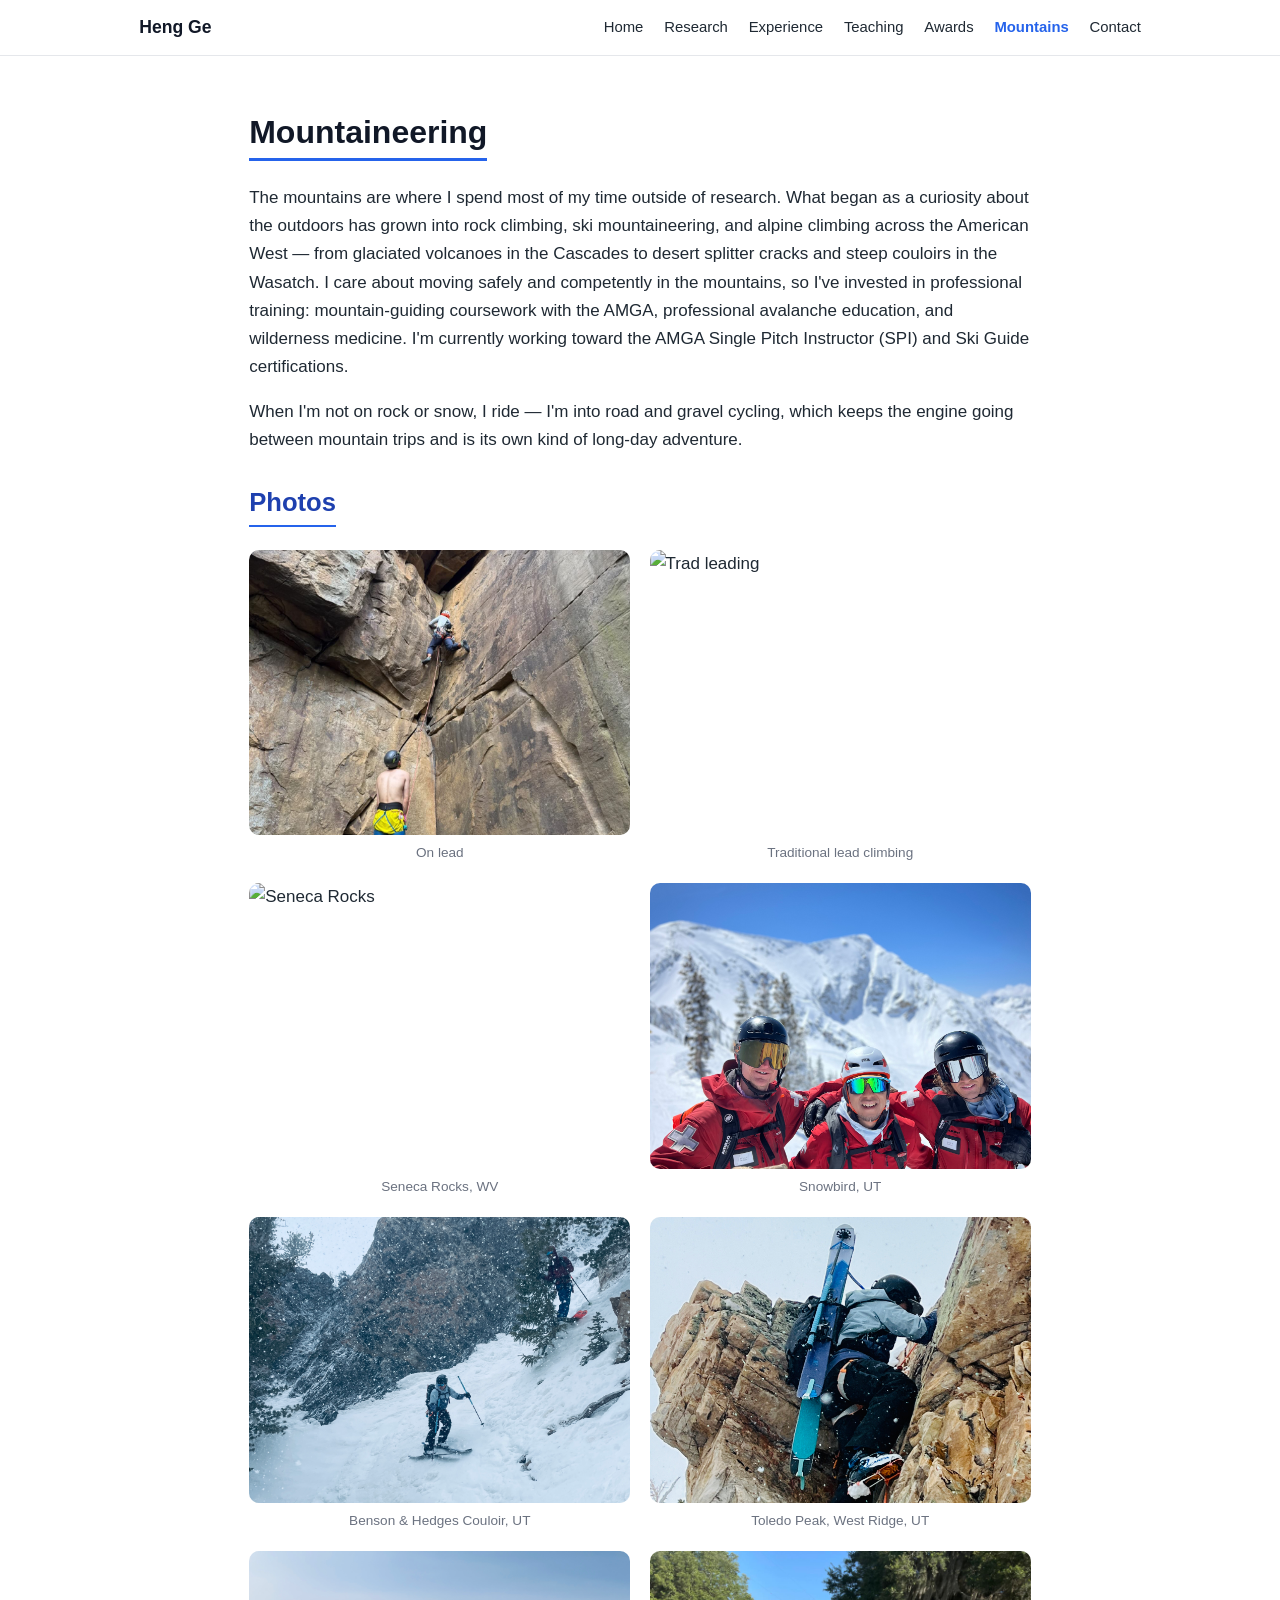
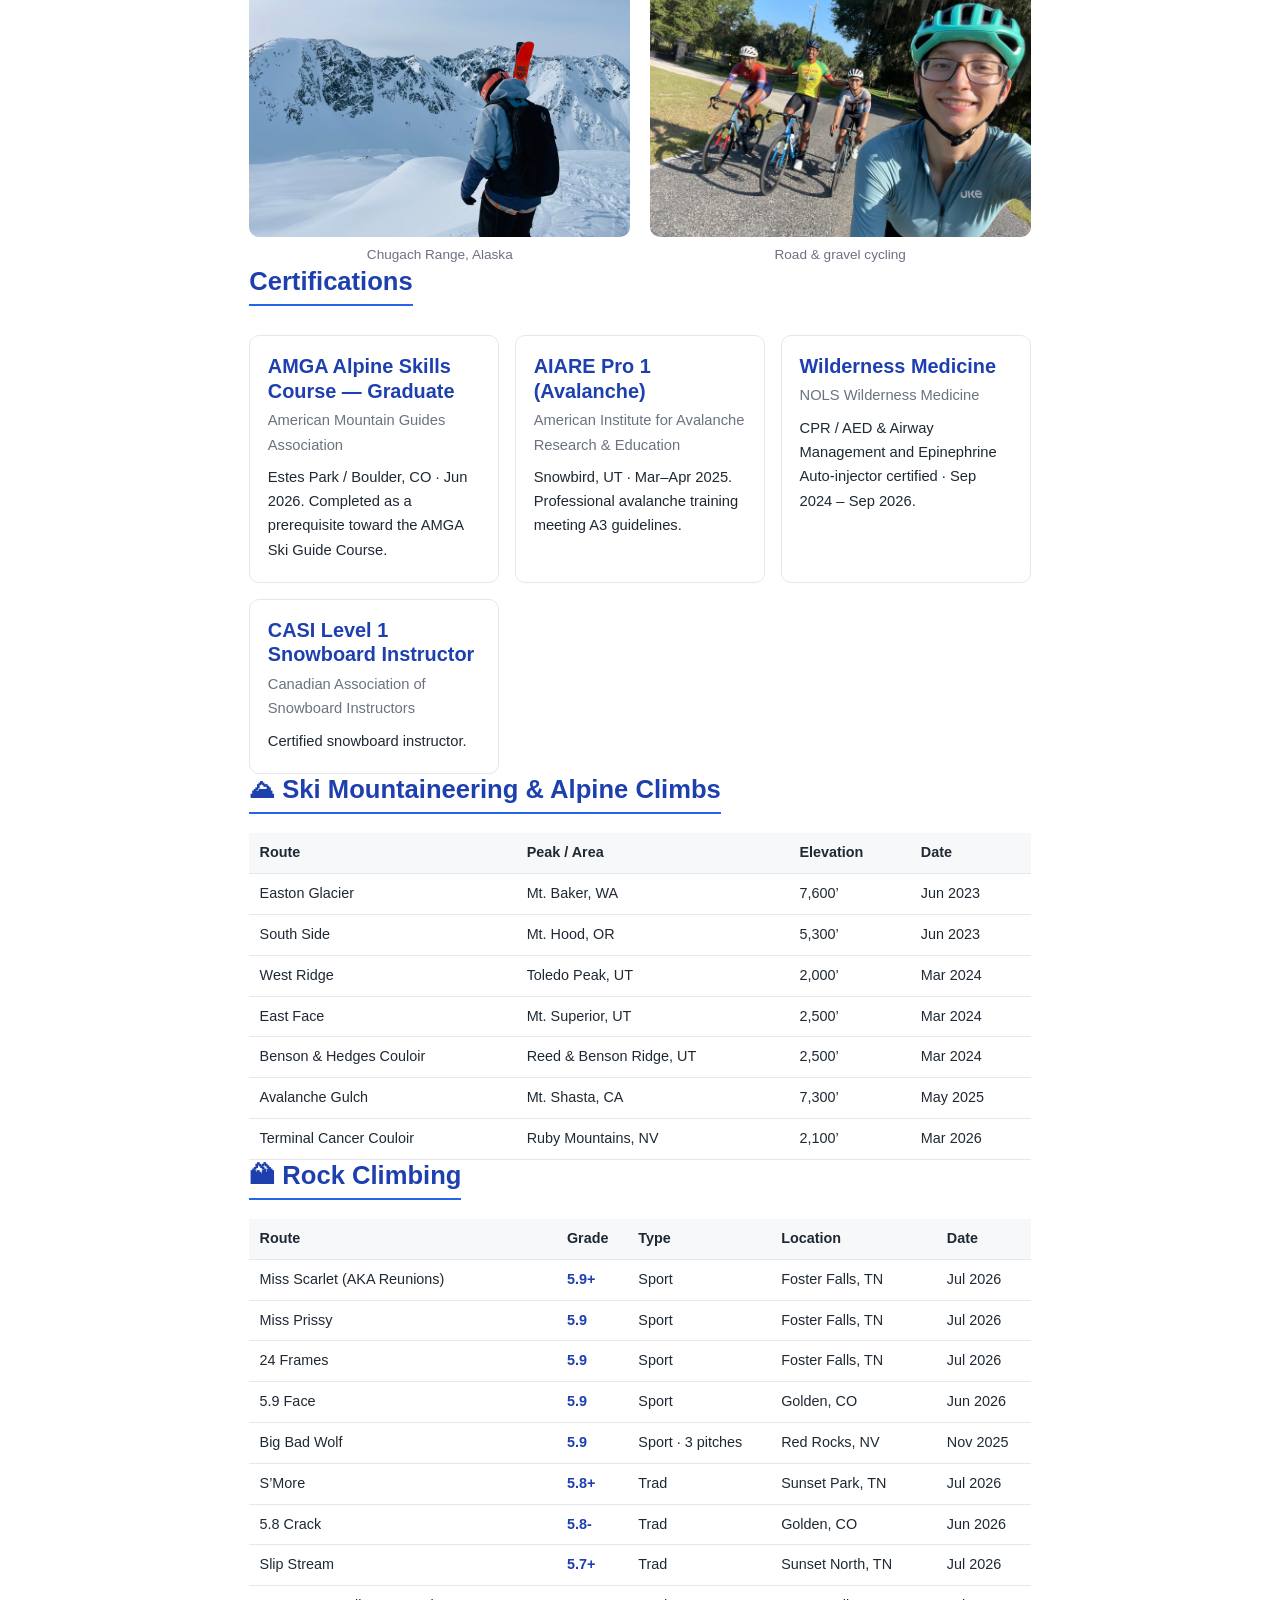
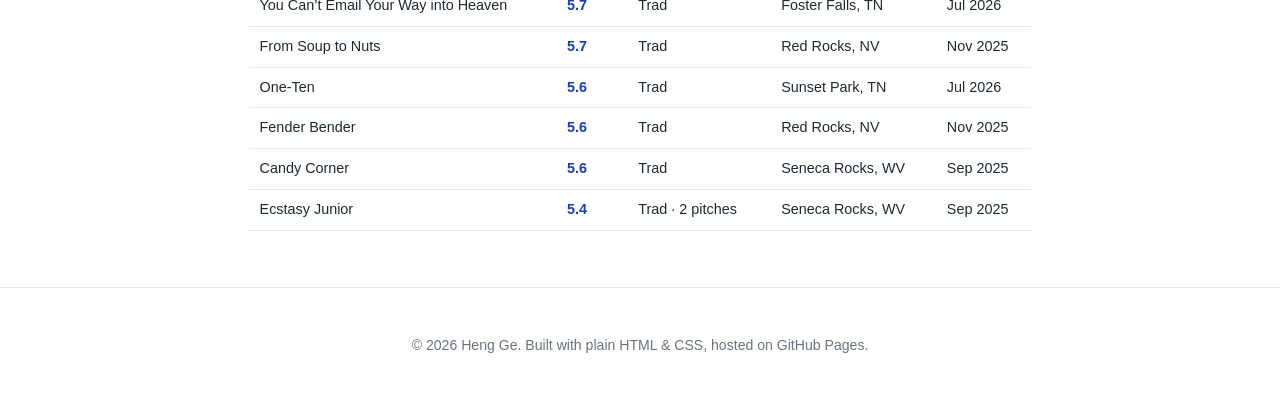
==== mountaineering.html @ 9b7dcb47 "Personal academic website Co-Authored-By: Claude Opus 4.8 <noreply@anthropic.com>" ====
<!DOCTYPE html>
<html lang="en">
<head>
  <meta charset="UTF-8" />
  <meta name="viewport" content="width=device-width, initial-scale=1.0" />
  <title>Mountaineering &middot; Heng Ge</title>
  <link rel="stylesheet" href="style.css" />
</head>
<body>

  <header class="site-header">
    <nav class="nav">
      <a class="nav-logo" href="index.html">Heng Ge</a>
      <button class="nav-toggle" aria-label="Toggle menu">&#9776;</button>
      <ul class="nav-links">
        <li><a href="index.html">Home</a></li>
        <li><a href="research.html">Research</a></li>
        <li><a href="experience.html">Experience</a></li>
        <li><a href="teaching.html">Teaching</a></li>
        <li><a href="awards.html">Awards</a></li>
        <li><a href="mountaineering.html">Mountains</a></li>
        <li><a href="contact.html">Contact</a></li>
      </ul>
    </nav>
  </header>

  <main id="top">
    <section class="section">
      <h1 class="page-title">Mountaineering</h1>

      <!-- ===== Bio ===== -->
      <p>
        The mountains are where I spend most of my time outside of research. What began as a
        curiosity about the outdoors has grown into rock climbing, ski mountaineering, and
        alpine climbing across the American West &mdash; from glaciated volcanoes in the
        Cascades to desert splitter cracks and steep couloirs in the Wasatch. I care about
        moving safely and competently in the mountains, so I've invested in professional
        training: mountain-guiding coursework with the AMGA, professional avalanche
        education, and wilderness medicine. I'm currently working toward the AMGA Single
        Pitch Instructor (SPI) and Ski Guide certifications.
      </p>
      <p>
        When I'm not on rock or snow, I ride &mdash; I'm into road and gravel
        cycling, which keeps the engine going between mountain trips and is its own
        kind of long-day adventure.
      </p>

      <!-- ===== Photos ===== -->
      <h2 class="subhead">Photos</h2>
      <div class="photo-grid">
        <figure class="photo-fig"><img class="photo" src="photos/trad_leading1.jpg" alt="Trad leading" /><figcaption>On lead</figcaption></figure>
        <figure class="photo-fig"><img class="photo" src="photos/trad_leading2.jpg" alt="Trad leading" /><figcaption>Traditional lead climbing</figcaption></figure>
        <figure class="photo-fig"><img class="photo" src="photos/seneca_rock.jpeg" alt="Seneca Rocks" /><figcaption>Seneca Rocks, WV</figcaption></figure>
        <figure class="photo-fig"><img class="photo" src="photos/ski_patrol_at_snowbird.jpeg" alt="Snowbird, Utah" /><figcaption>Snowbird, UT</figcaption></figure>
        <figure class="photo-fig"><img class="photo" src="photos/Benson_hedges_couloir.jpg" alt="Benson and Hedges Couloir" /><figcaption>Benson &amp; Hedges Couloir, UT</figcaption></figure>
        <figure class="photo-fig"><img class="photo" src="photos/Toledo_peak_west_ridge.jpeg" alt="Toledo Peak West Ridge" /><figcaption>Toledo Peak, West Ridge, UT</figcaption></figure>
        <figure class="photo-fig"><img class="photo" src="photos/Alaska_chugach.jpeg" alt="Chugach Range, Alaska" /><figcaption>Chugach Range, Alaska</figcaption></figure>
        <figure class="photo-fig"><img class="photo" src="photos/cycling.jpg" alt="Road and gravel cycling" /><figcaption>Road &amp; gravel cycling</figcaption></figure>
      </div>

      <!-- ===== Certifications ===== -->
      <h2 class="subhead">Certifications</h2>
      <div class="cards">
        <div class="card">
          <h3>AMGA Alpine Skills Course &mdash; Graduate</h3>
          <p>American Mountain Guides Association</p>
          <p class="card-desc">Estes Park / Boulder, CO &middot; Jun 2026. Completed as a prerequisite toward the AMGA Ski Guide Course.</p>
        </div>
        <div class="card">
          <h3>AIARE Pro 1 (Avalanche)</h3>
          <p>American Institute for Avalanche Research &amp; Education</p>
          <p class="card-desc">Snowbird, UT &middot; Mar&ndash;Apr 2025. Professional avalanche training meeting A3 guidelines.</p>
        </div>
        <div class="card">
          <h3>Wilderness Medicine</h3>
          <p>NOLS Wilderness Medicine</p>
          <p class="card-desc">CPR / AED &amp; Airway Management and Epinephrine Auto-injector certified &middot; Sep 2024 &ndash; Sep 2026.</p>
        </div>
        <div class="card">
          <h3>CASI Level 1 Snowboard Instructor</h3>
          <p>Canadian Association of Snowboard Instructors</p>
          <p class="card-desc">Certified snowboard instructor.</p>
        </div>
      </div>

      <!-- ===== Ski mountaineering / alpine ===== -->
      <h2 class="subhead">&#9968; Ski Mountaineering &amp; Alpine Climbs</h2>
      <div class="table-wrap">
        <table class="table">
          <thead>
            <tr><th>Route</th><th>Peak / Area</th><th>Elevation</th><th>Date</th></tr>
          </thead>
          <tbody>
            <tr><td>Easton Glacier</td><td>Mt. Baker, WA</td><td>7,600&rsquo;</td><td>Jun 2023</td></tr>
            <tr><td>South Side</td><td>Mt. Hood, OR</td><td>5,300&rsquo;</td><td>Jun 2023</td></tr>
            <tr><td>West Ridge</td><td>Toledo Peak, UT</td><td>2,000&rsquo;</td><td>Mar 2024</td></tr>
            <tr><td>East Face</td><td>Mt. Superior, UT</td><td>2,500&rsquo;</td><td>Mar 2024</td></tr>
            <tr><td>Benson &amp; Hedges Couloir</td><td>Reed &amp; Benson Ridge, UT</td><td>2,500&rsquo;</td><td>Mar 2024</td></tr>
            <tr><td>Avalanche Gulch</td><td>Mt. Shasta, CA</td><td>7,300&rsquo;</td><td>May 2025</td></tr>
            <tr><td>Terminal Cancer Couloir</td><td>Ruby Mountains, NV</td><td>2,100&rsquo;</td><td>Mar 2026</td></tr>
          </tbody>
        </table>
      </div>

      <!-- ===== Rock climbing ===== -->
      <h2 class="subhead">&#127956; Rock Climbing</h2>
      <div class="table-wrap">
        <table class="table">
          <thead>
            <tr><th>Route</th><th>Grade</th><th>Type</th><th>Location</th><th>Date</th></tr>
          </thead>
          <tbody>
            <tr><td>Miss Scarlet (AKA Reunions)</td><td class="grade">5.9+</td><td>Sport</td><td>Foster Falls, TN</td><td>Jul 2026</td></tr>
            <tr><td>Miss Prissy</td><td class="grade">5.9</td><td>Sport</td><td>Foster Falls, TN</td><td>Jul 2026</td></tr>
            <tr><td>24 Frames</td><td class="grade">5.9</td><td>Sport</td><td>Foster Falls, TN</td><td>Jul 2026</td></tr>
            <tr><td>5.9 Face</td><td class="grade">5.9</td><td>Sport</td><td>Golden, CO</td><td>Jun 2026</td></tr>
            <tr><td>Big Bad Wolf</td><td class="grade">5.9</td><td>Sport &middot; 3 pitches</td><td>Red Rocks, NV</td><td>Nov 2025</td></tr>
            <tr><td>S&rsquo;More</td><td class="grade">5.8+</td><td>Trad</td><td>Sunset Park, TN</td><td>Jul 2026</td></tr>
            <tr><td>5.8 Crack</td><td class="grade">5.8-</td><td>Trad</td><td>Golden, CO</td><td>Jun 2026</td></tr>
            <tr><td>Slip Stream</td><td class="grade">5.7+</td><td>Trad</td><td>Sunset North, TN</td><td>Jul 2026</td></tr>
            <tr><td>You Can&rsquo;t Email Your Way into Heaven</td><td class="grade">5.7</td><td>Trad</td><td>Foster Falls, TN</td><td>Jul 2026</td></tr>
            <tr><td>From Soup to Nuts</td><td class="grade">5.7</td><td>Trad</td><td>Red Rocks, NV</td><td>Nov 2025</td></tr>
            <tr><td>One-Ten</td><td class="grade">5.6</td><td>Trad</td><td>Sunset Park, TN</td><td>Jul 2026</td></tr>
            <tr><td>Fender Bender</td><td class="grade">5.6</td><td>Trad</td><td>Red Rocks, NV</td><td>Nov 2025</td></tr>
            <tr><td>Candy Corner</td><td class="grade">5.6</td><td>Trad</td><td>Seneca Rocks, WV</td><td>Sep 2025</td></tr>
            <tr><td>Ecstasy Junior</td><td class="grade">5.4</td><td>Trad &middot; 2 pitches</td><td>Seneca Rocks, WV</td><td>Sep 2025</td></tr>
          </tbody>
        </table>
      </div>
    </section>
  </main>

  <footer class="site-footer">
    <p>&copy; <span id="year"></span> Heng Ge. Built with plain HTML &amp; CSS, hosted on GitHub Pages.</p>
  </footer>

  <script src="site.js"></script>
</body>
</html>
---- style.css ----
/* ===========================================================
   Personal website styles
   You can tweak the two colors below to re-theme the whole site.
   =========================================================== */
:root {
  --accent: #2563eb;        /* EDIT: main accent color (links, headings) */
  --accent-dark: #1e40af;
  --text: #1f2933;
  --muted: #6b7280;
  --bg: #ffffff;
  --bg-alt: #f7f8fa;
  --border: #e5e7eb;
  --maxw: 820px;
}

* { box-sizing: border-box; }

html { scroll-behavior: smooth; }

body {
  margin: 0;
  font-family: -apple-system, BlinkMacSystemFont, "Segoe UI", Roboto,
    Helvetica, Arial, sans-serif;
  color: var(--text);
  background: var(--bg);
  line-height: 1.65;
  font-size: 17px;
}

a { color: var(--accent); text-decoration: none; }
a:hover { text-decoration: underline; }

h1, h2, h3 { line-height: 1.25; color: #111827; }

/* ---------------- Nav ---------------- */
.site-header {
  position: sticky;
  top: 0;
  background: rgba(255, 255, 255, 0.9);
  backdrop-filter: saturate(180%) blur(8px);
  border-bottom: 1px solid var(--border);
  z-index: 100;
}
.nav {
  max-width: 1040px;
  margin: 0 auto;
  padding: 0.8rem 1.2rem;
  display: flex;
  align-items: center;
  justify-content: space-between;
  gap: 1rem;
}
.nav-logo { font-weight: 700; font-size: 1.1rem; color: #111827; }
.nav-links {
  display: flex;
  gap: 1.3rem;
  list-style: none;
  margin: 0;
  padding: 0;
}
.nav-links a { color: var(--text); font-size: 0.93rem; }
.nav-links a:hover { color: var(--accent); text-decoration: none; }
.nav-links a.active { color: var(--accent); font-weight: 600; }
.nav-toggle {
  display: none;
  background: none;
  border: none;
  font-size: 1.4rem;
  cursor: pointer;
}

/* ---------------- Sections ---------------- */
.section {
  max-width: var(--maxw);
  margin: 0 auto;
  padding: 3.5rem 1.2rem;
}
.section.alt {
  max-width: 100%;
  background: var(--bg-alt);
  border-top: 1px solid var(--border);
  border-bottom: 1px solid var(--border);
}
.section.alt > * { max-width: var(--maxw); margin-left: auto; margin-right: auto; }
.section h2 {
  font-size: 1.6rem;
  margin: 0 0 0.4rem;
  padding-bottom: 0.4rem;
  border-bottom: 2px solid var(--accent);
  display: inline-block;
}
.section-intro { color: var(--muted); margin-top: 0.3rem; }

/* ---------------- Hero ---------------- */
.hero {
  display: flex;
  gap: 2rem;
  align-items: center;
  padding-top: 3rem;
}
.hero-photo img {
  width: 170px;
  height: 170px;
  border-radius: 50%;
  object-fit: cover;
  border: 3px solid var(--border);
}
.hero-text h1 { font-size: 2.1rem; margin: 0 0 0.2rem; }
.tagline { color: var(--accent-dark); font-weight: 600; margin: 0 0 0.8rem; }
.hero-links {
  margin-top: 1rem;
  display: flex;
  flex-wrap: wrap;
  gap: 0.6rem;
}
.hero-links a {
  border: 1px solid var(--border);
  padding: 0.35rem 0.8rem;
  border-radius: 6px;
  font-size: 0.9rem;
}
.hero-links a:hover { background: var(--accent); color: #fff; text-decoration: none; }

/* ---------------- Publications ---------------- */
.pub-list { list-style: none; padding: 0; margin: 1.4rem 0 0; }
.pub-list li {
  padding: 0.9rem 0;
  border-bottom: 1px solid var(--border);
}
.pub-list li span { display: block; }
.pub-title { font-weight: 600; }
.pub-authors { font-size: 0.95rem; }
.pub-venue { color: var(--muted); font-size: 0.92rem; }
.pub-links { font-size: 0.88rem; margin-top: 0.2rem; }

/* ---------------- Cards (teaching) ---------------- */
.cards {
  display: grid;
  grid-template-columns: repeat(auto-fit, minmax(230px, 1fr));
  gap: 1rem;
  margin-top: 1.4rem;
}
.card {
  display: block;
  border: 1px solid var(--border);
  border-radius: 10px;
  padding: 1.1rem;
  background: #fff;
  color: var(--text);
  transition: transform 0.12s ease, box-shadow 0.12s ease;
}
.card:hover {
  transform: translateY(-2px);
  box-shadow: 0 6px 18px rgba(0, 0, 0, 0.07);
  text-decoration: none;
}
.card h3 { margin: 0 0 0.3rem; color: var(--accent-dark); }
.card p { margin: 0.15rem 0; font-size: 0.92rem; color: var(--muted); }
.card-desc { color: var(--text) !important; margin-top: 0.5rem !important; }

/* ---------------- Adventures ---------------- */
.adventure-grid {
  display: grid;
  grid-template-columns: repeat(auto-fit, minmax(260px, 1fr));
  gap: 1.8rem;
  margin-top: 1.4rem;
}
.adventure h3 { font-size: 1.2rem; margin: 0 0 0.5rem; }
.adventure ul { margin: 0; padding-left: 1.1rem; }
.adventure li { margin: 0.35rem 0; }

/* ---------------- Timeline (education) ---------------- */
.timeline { list-style: none; padding: 0; margin: 1.4rem 0 0; }
.timeline li {
  padding: 0 0 1.1rem 1.1rem;
  border-left: 2px solid var(--border);
  position: relative;
}
.timeline li:last-child { padding-bottom: 0; }
.timeline li::before {
  content: "";
  position: absolute;
  left: -7px;
  top: 4px;
  width: 12px;
  height: 12px;
  border-radius: 50%;
  background: var(--accent);
}
.timeline li span { display: block; }
.tl-title { font-weight: 600; }
.tl-org { font-size: 0.95rem; }
.tl-meta { color: var(--muted); font-size: 0.9rem; }

/* ---------------- Two column ---------------- */
.two-col {
  display: grid;
  grid-template-columns: repeat(auto-fit, minmax(260px, 1fr));
  gap: 1.5rem 2.5rem;
  margin-top: 1.2rem;
}
.two-col h3 { font-size: 1.1rem; margin: 0 0 0.5rem; }
.plain { list-style: none; padding: 0; margin: 0; }
.plain li { padding: 0.3rem 0; border-bottom: 1px solid var(--border); font-size: 0.95rem; }
.plain li:last-child { border-bottom: none; }

/* Sub-heading inside a section */
h3.sub {
  font-size: 1.15rem;
  margin: 1.8rem 0 0.2rem;
  color: var(--accent-dark);
}

/* ---------------- Footer ---------------- */
.site-footer {
  border-top: 1px solid var(--border);
  text-align: center;
  padding: 2rem 1.2rem;
  color: var(--muted);
  font-size: 0.88rem;
}

/* ---------------- Page title (subpages) ---------------- */
.page-title {
  font-size: 2rem;
  margin: 0 0 0.4rem;
  padding-bottom: 0.4rem;
  border-bottom: 3px solid var(--accent);
  display: inline-block;
}
.page-lead { color: var(--muted); margin: 0.2rem 0 1.6rem; font-size: 1.02rem; }
.subhead {
  font-size: 1.25rem;
  margin: 2.2rem 0 0.6rem;
  color: var(--accent-dark);
}
.subhead:first-of-type { margin-top: 1rem; }
.note { color: var(--muted); font-size: 0.9rem; margin-top: 0.4rem; }

/* ---------------- Data tables ---------------- */
.table-wrap { overflow-x: auto; margin-top: 0.8rem; }
.table {
  width: 100%;
  border-collapse: collapse;
  font-size: 0.9rem;
  min-width: 560px;
}
.table th, .table td {
  text-align: left;
  padding: 0.5rem 0.65rem;
  border-bottom: 1px solid var(--border);
  vertical-align: top;
}
.table th {
  background: var(--bg-alt);
  font-weight: 600;
  white-space: nowrap;
}
.table tbody tr:hover td { background: #fafbfc; }
.table td.grade { font-weight: 600; color: var(--accent-dark); white-space: nowrap; }

/* ---------------- Definition list (skills / details) ---------------- */
.deflist { margin: 1rem 0 0; }
.deflist dt { font-weight: 600; color: var(--accent-dark); margin-top: 1rem; }
.deflist dd { margin: 0.2rem 0 0; }

/* Courses line under an education entry */
.courses { font-size: 0.92rem; margin: 0.4rem 0 0; }
.courses strong { color: var(--text); }

/* ---------------- Experience ---------------- */
.exp-item { padding: 1.1rem 0; border-bottom: 1px solid var(--border); }
.exp-item:last-child { border-bottom: none; }
.exp-head { display: flex; justify-content: space-between; flex-wrap: wrap; gap: 0.2rem; }
.exp-title { font-weight: 600; font-size: 1.05rem; }
.exp-date { color: var(--muted); font-size: 0.9rem; }
.exp-role { color: var(--accent-dark); font-weight: 600; font-size: 0.95rem; margin: 0.1rem 0 0.5rem; }
.exp-item ul { margin: 0.4rem 0 0; padding-left: 1.1rem; }
.exp-item li { margin: 0.3rem 0; }

/* ---------------- Course page ---------------- */
.course-meta {
  background: var(--bg-alt);
  border: 1px solid var(--border);
  border-radius: 10px;
  padding: 1rem 1.3rem;
  margin: 1rem 0 0.5rem;
}
.course-meta p { margin: 0.5rem 0; }

/* ---------------- Photo placeholders ---------------- */
.photo-grid {
  display: grid;
  grid-template-columns: repeat(auto-fill, minmax(320px, 1fr));
  gap: 1.2rem;
  margin-top: 1rem;
}
.photo-ph {
  aspect-ratio: 4 / 3;
  border: 2px dashed var(--border);
  border-radius: 10px;
  display: flex;
  align-items: center;
  justify-content: center;
  text-align: center;
  color: var(--muted);
  font-size: 0.88rem;
  background: var(--bg-alt);
  padding: 0.8rem;
}
.photo {
  width: 100%;
  aspect-ratio: 4 / 3;
  object-fit: cover;
  border-radius: 10px;
  display: block;
}
figure.photo-fig { margin: 0; }
figure.photo-fig figcaption {
  text-align: center;
  color: var(--muted);
  font-size: 0.85rem;
  margin-top: 0.4rem;
}
.cats-grid {
  display: grid;
  grid-template-columns: repeat(2, minmax(0, 170px));
  gap: 1rem;
  margin-top: 1rem;
}

/* ---------------- Social icon links ---------------- */
.social {
  display: flex;
  gap: 0.9rem;
  align-items: center;
  margin-top: 1.1rem;
}
.social a {
  color: var(--muted);
  display: inline-flex;
}
.social a:hover { color: var(--accent); }
.social svg {
  width: 22px;
  height: 22px;
  fill: currentColor;
  display: block;
}

/* ---------------- Home explore cards ---------------- */
.explore {
  display: grid;
  grid-template-columns: repeat(auto-fit, minmax(200px, 1fr));
  gap: 1rem;
  margin-top: 1rem;
}

/* ---------------- Mobile ---------------- */
@media (max-width: 640px) {
  .nav-toggle { display: block; }
  .nav-links {
    display: none;
    position: absolute;
    top: 100%;
    right: 0;
    left: 0;
    flex-direction: column;
    gap: 0;
    background: #fff;
    border-bottom: 1px solid var(--border);
    padding: 0.5rem 1.2rem 1rem;
  }
  .nav-links.open { display: flex; }
  .nav-links li { padding: 0.4rem 0; }
  .hero { flex-direction: column; text-align: center; }
  .hero-links { justify-content: center; }
}
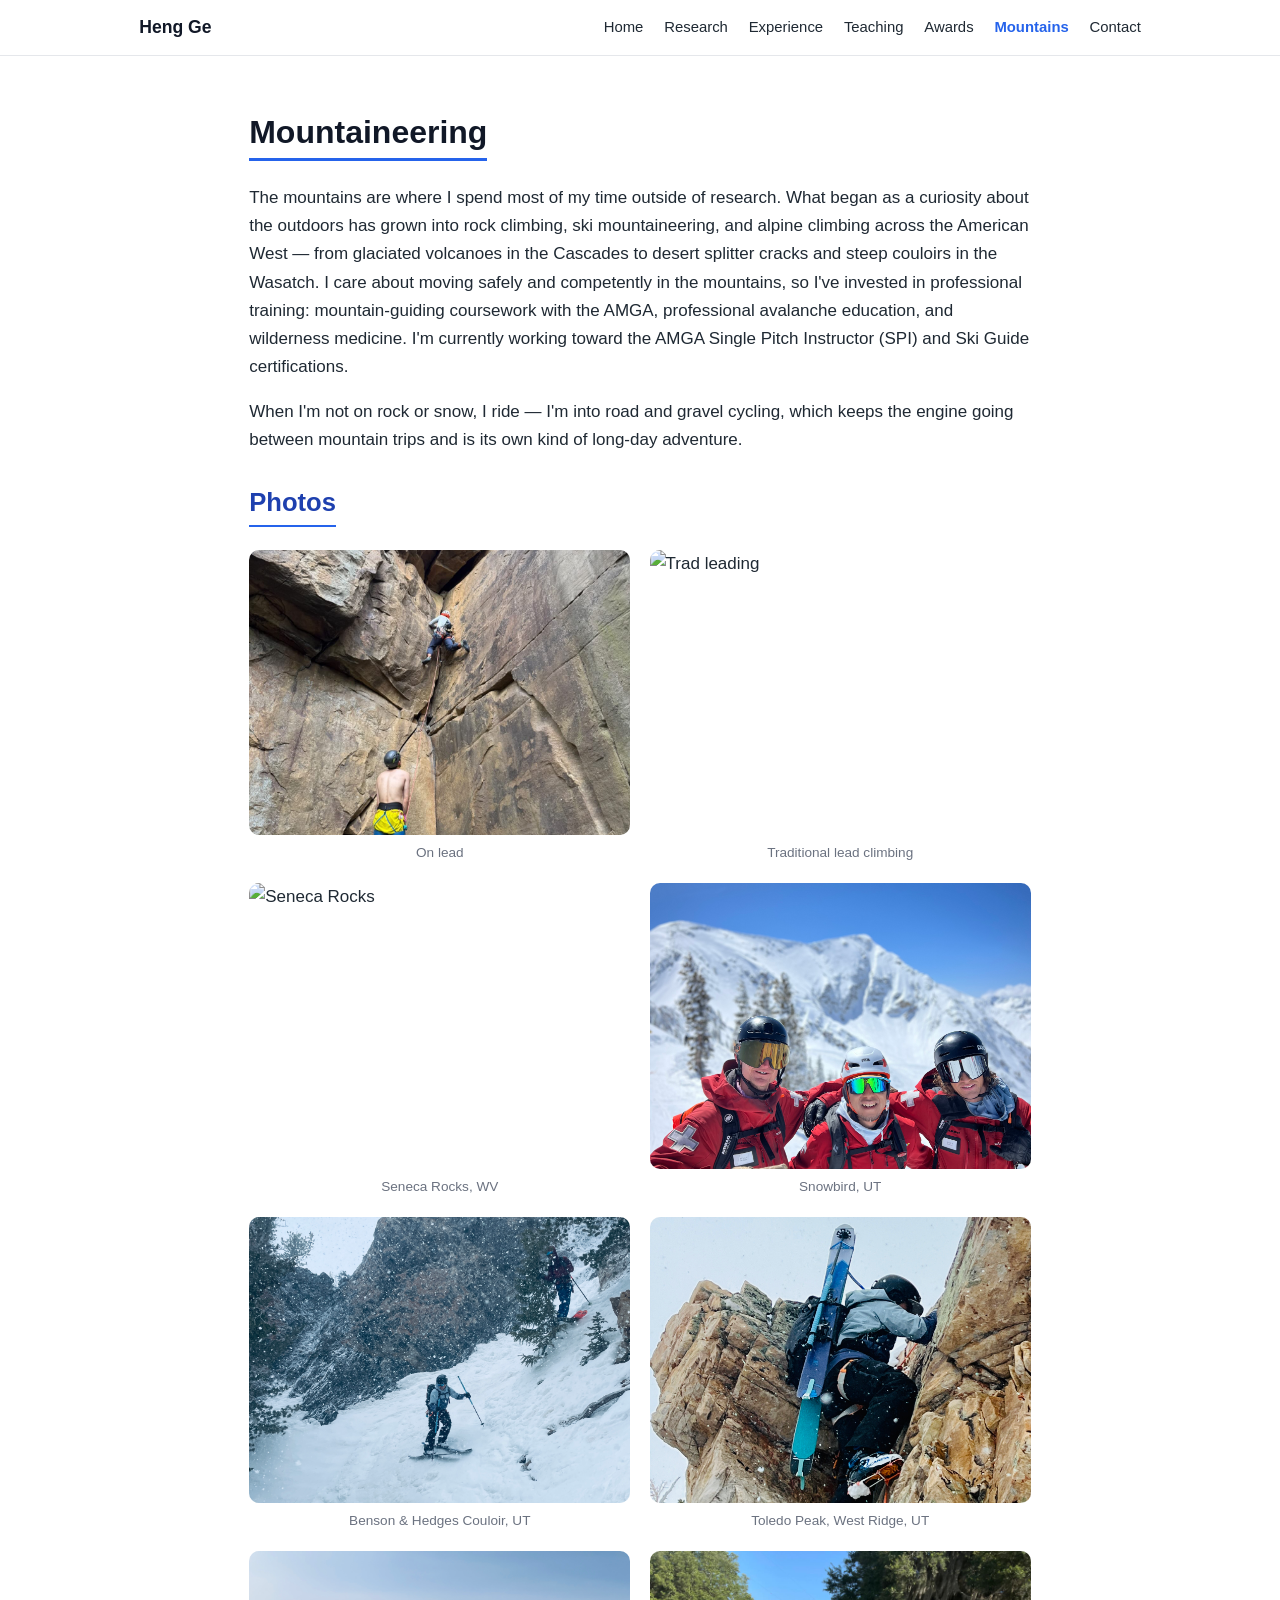
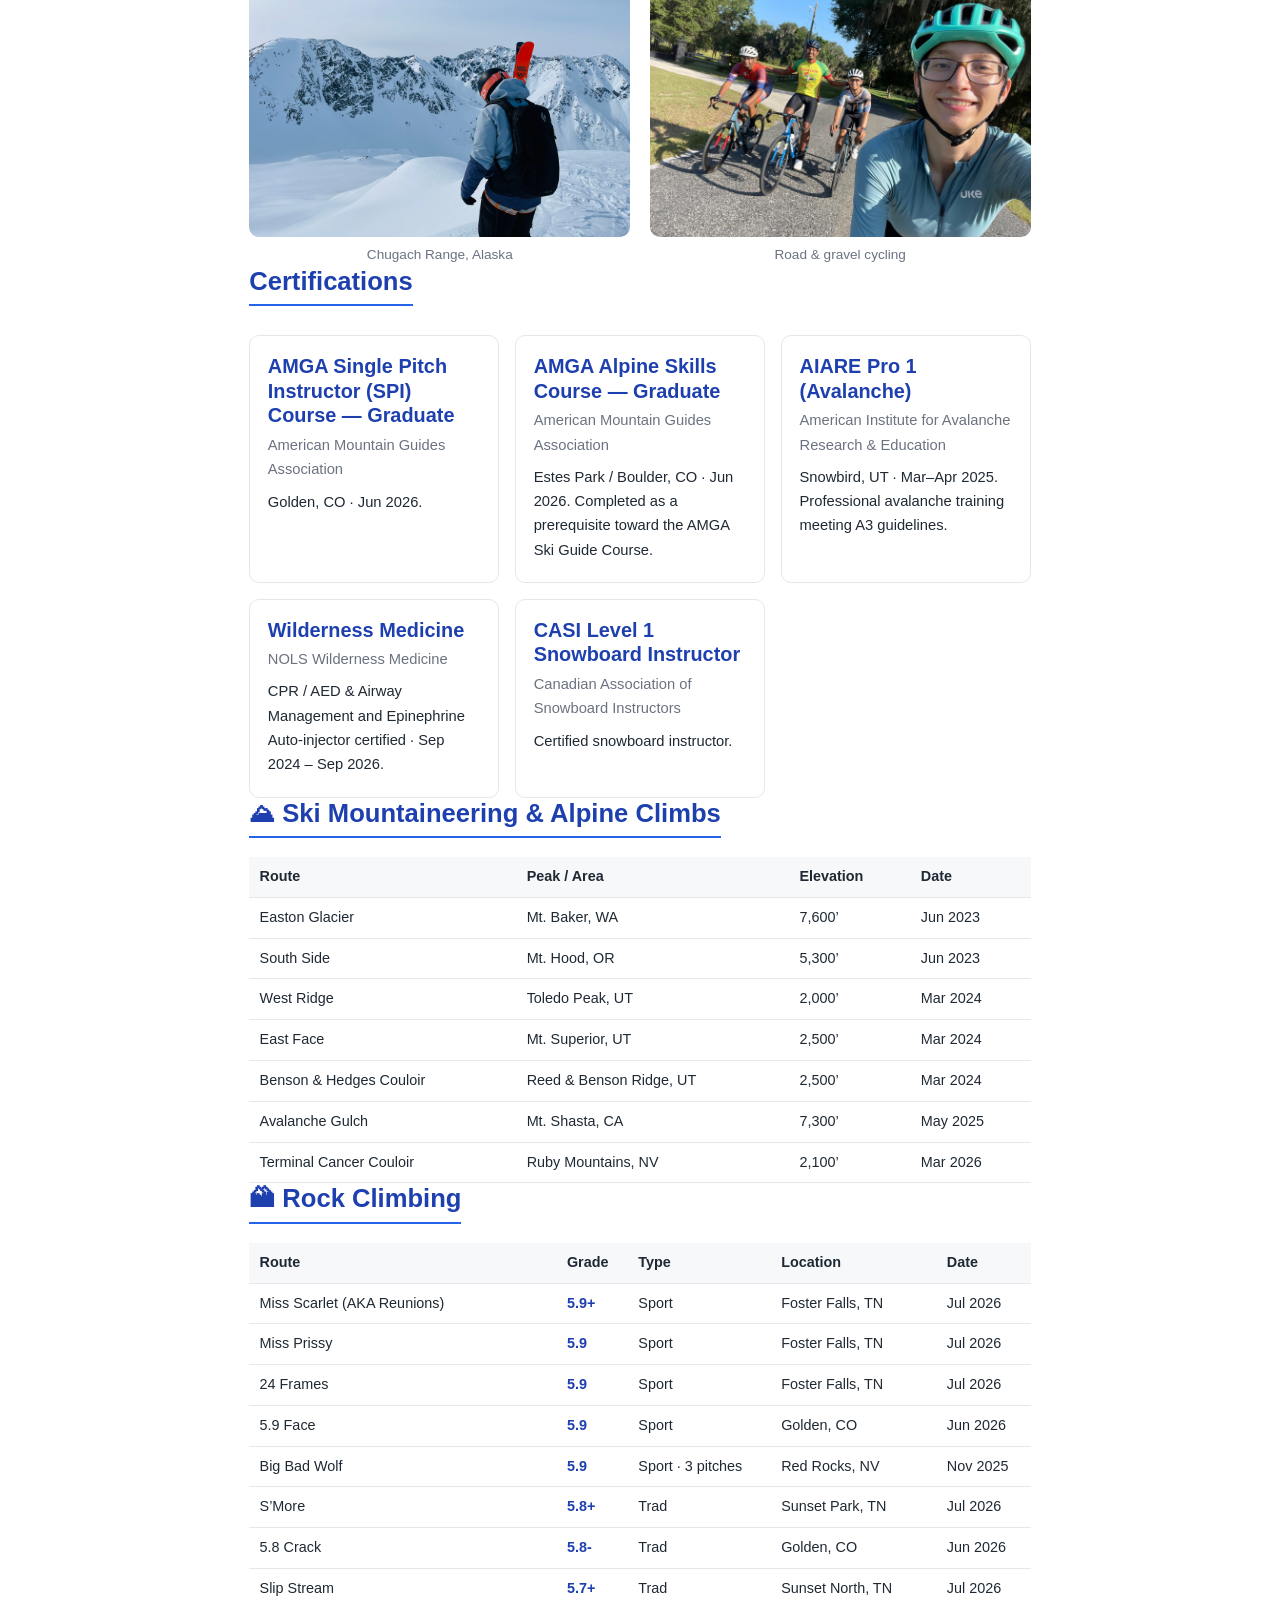
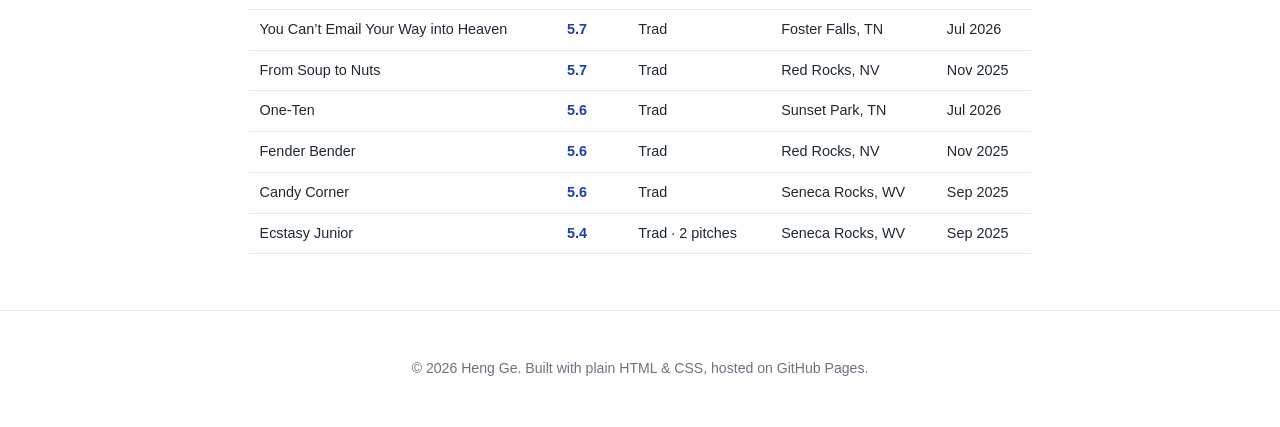
==== commit 4a5c7b95: "Add AMGA SPI certification; bold author name in publications Co-Authored-By: Claude Opus 4.8 <norepl" ====
--- a/mountaineering.html
+++ b/mountaineering.html
@@ -61,6 +61,11 @@
       <!-- ===== Certifications ===== -->
       <h2 class="subhead">Certifications</h2>
       <div class="cards">
+        <div class="card">
+          <h3>AMGA Single Pitch Instructor (SPI) Course &mdash; Graduate</h3>
+          <p>American Mountain Guides Association</p>
+          <p class="card-desc">Golden, CO &middot; Jun 2026.</p>
+        </div>
         <div class="card">
           <h3>AMGA Alpine Skills Course &mdash; Graduate</h3>
           <p>American Mountain Guides Association</p>
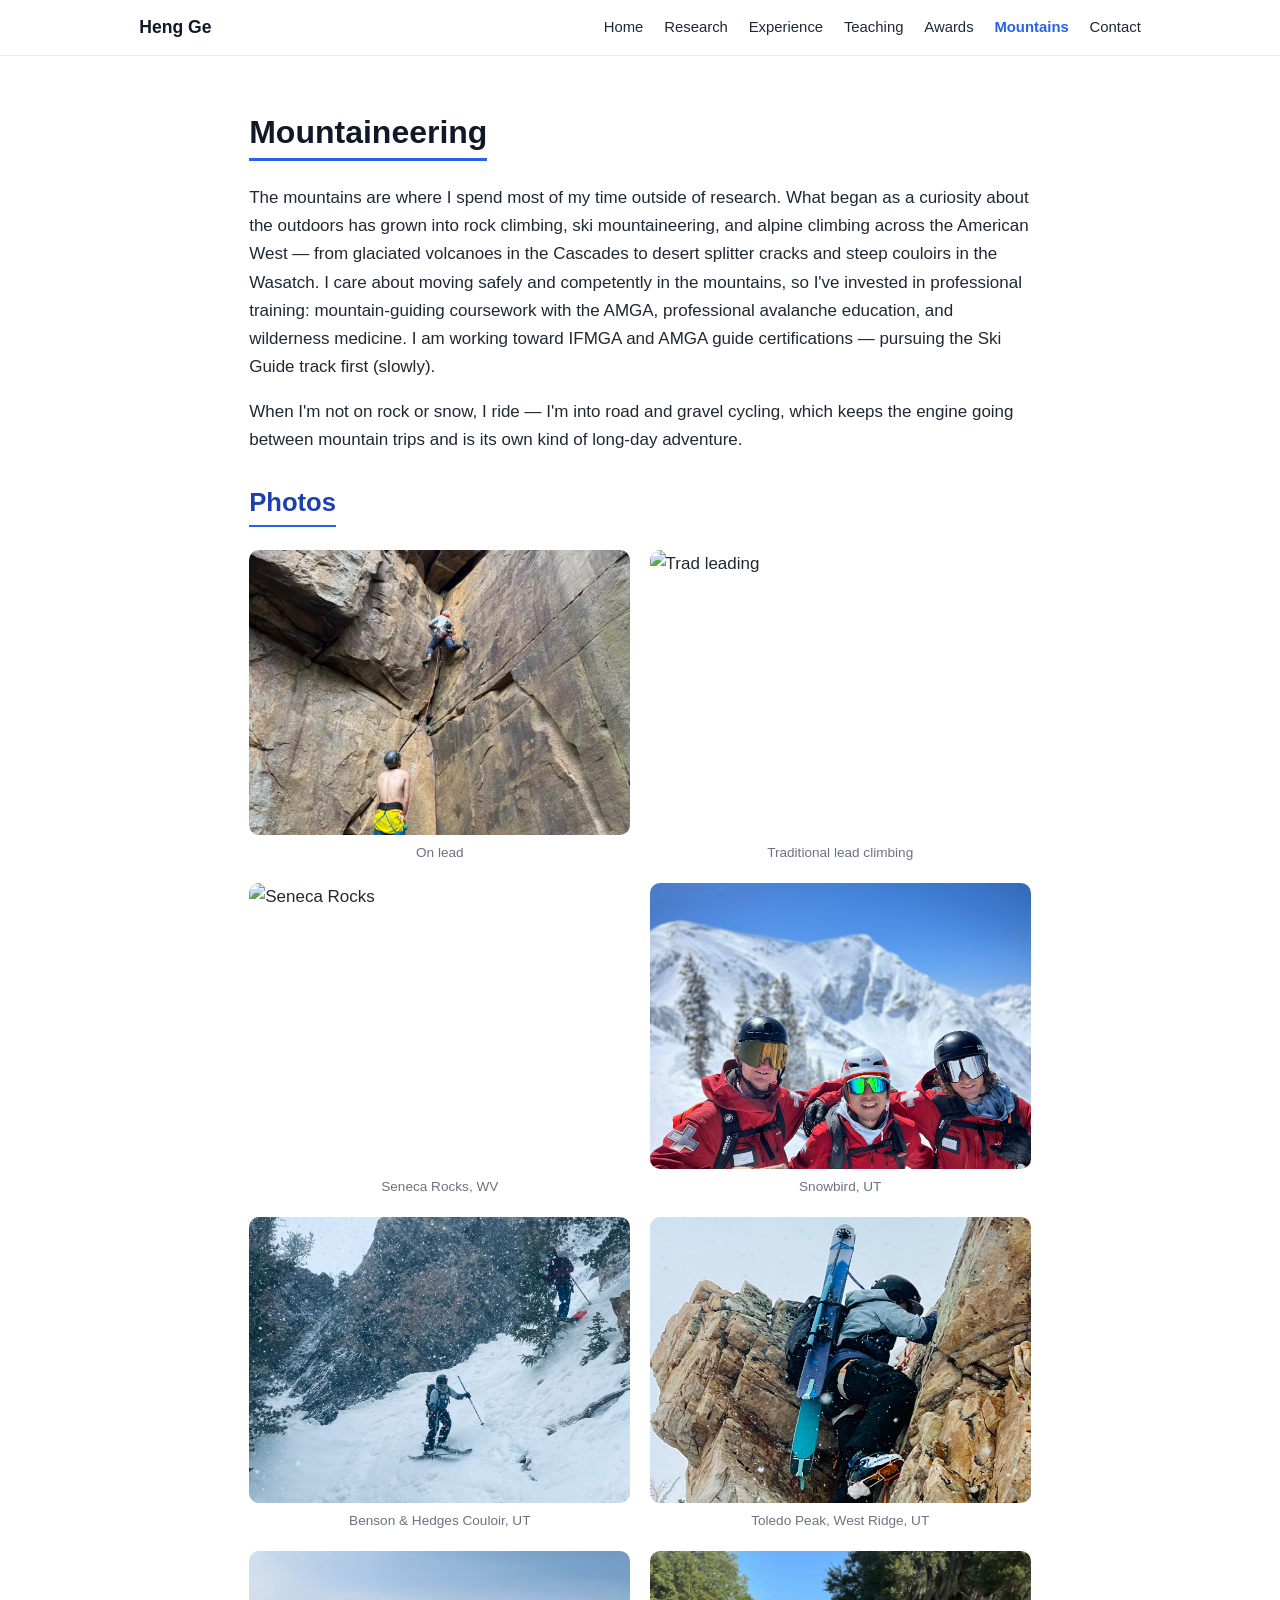
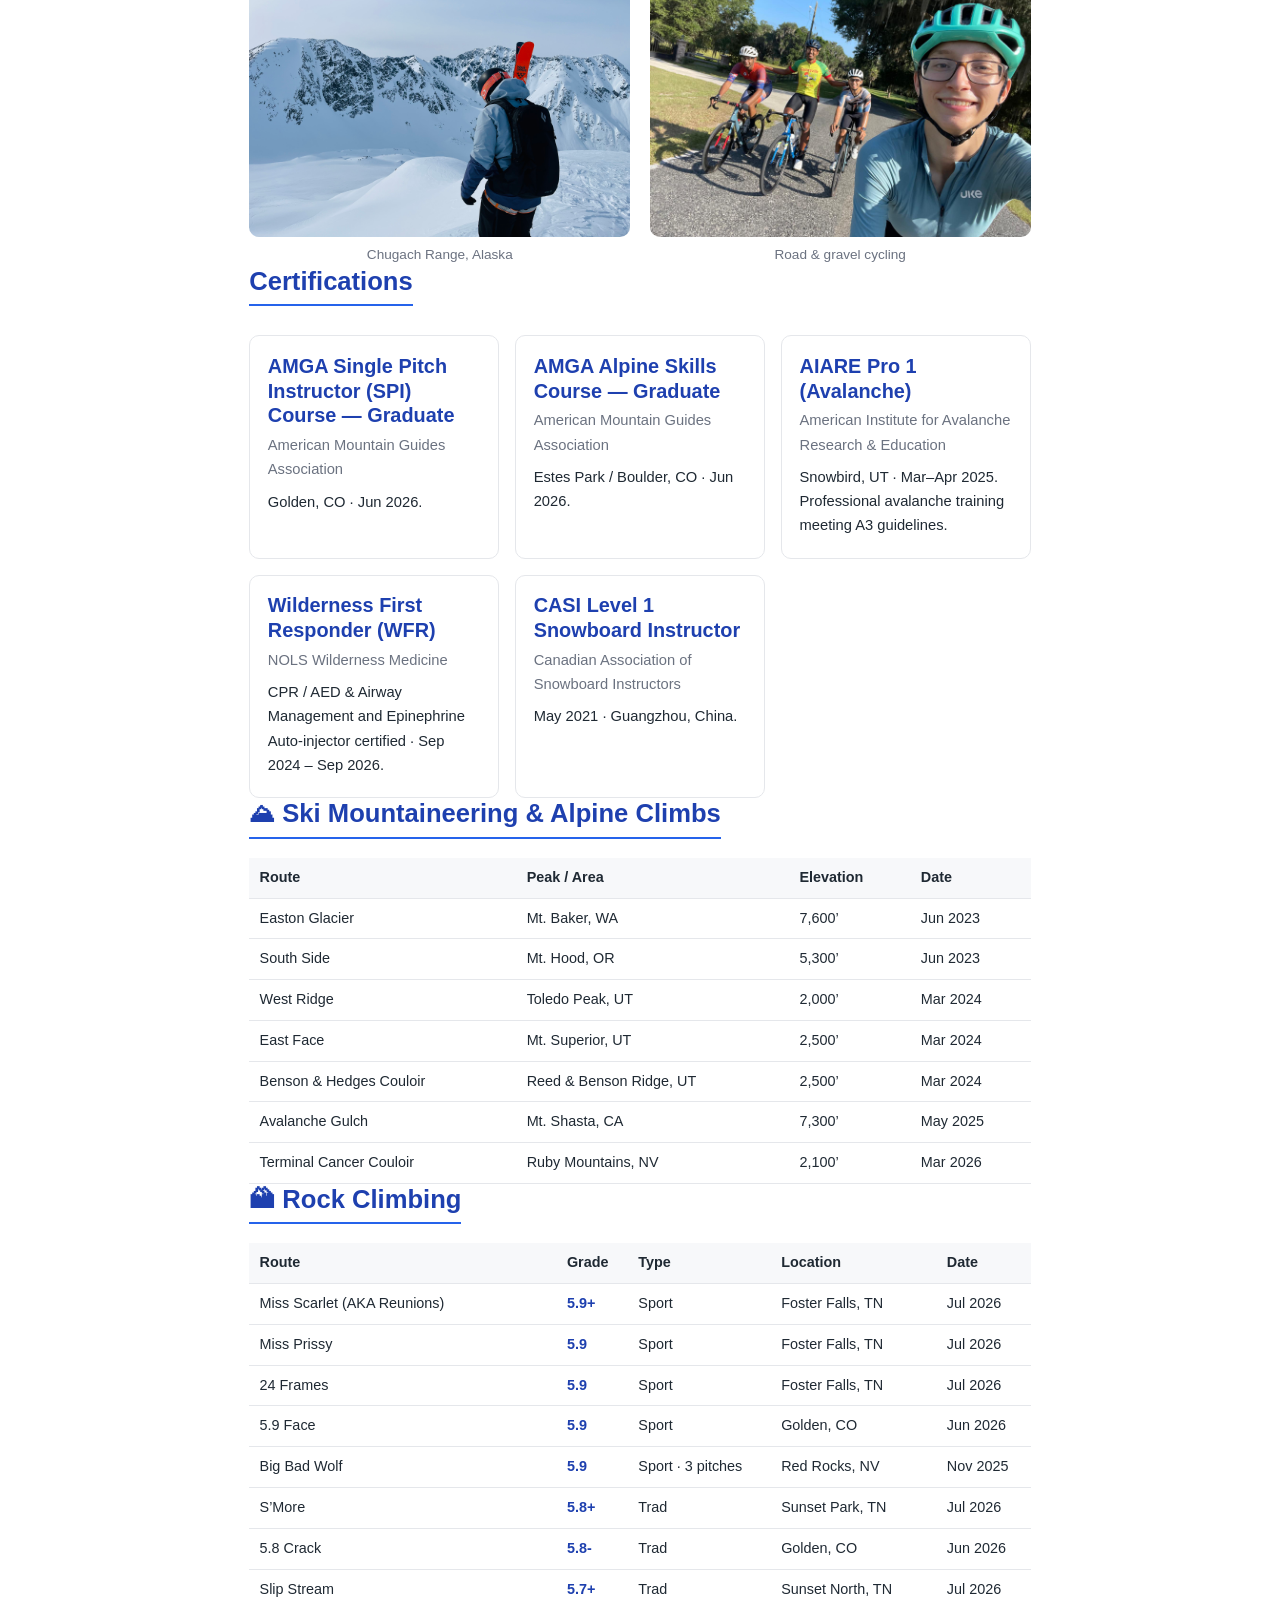
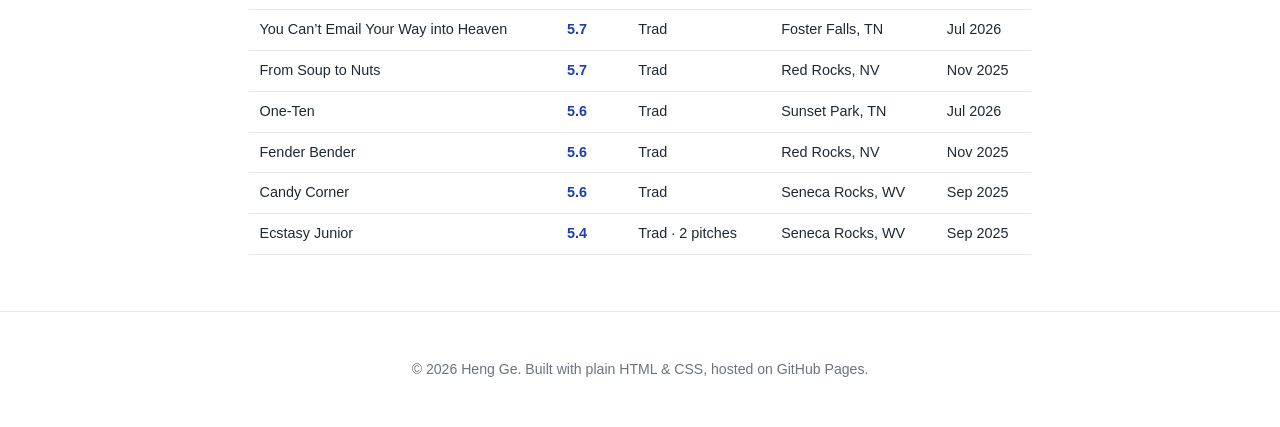
==== commit e23a8af9: "Mountaineering: WFR label, CASI date/location, updated guide-cert goal Co-Authored-By: Claude Opus 4" ====
--- a/mountaineering.html
+++ b/mountaineering.html
@@ -36,8 +36,8 @@
         Cascades to desert splitter cracks and steep couloirs in the Wasatch. I care about
         moving safely and competently in the mountains, so I've invested in professional
         training: mountain-guiding coursework with the AMGA, professional avalanche
-        education, and wilderness medicine. I'm currently working toward the AMGA Single
-        Pitch Instructor (SPI) and Ski Guide certifications.
+        education, and wilderness medicine. I am working toward IFMGA and AMGA guide certifications &mdash; pursuing the
+        Ski Guide track first (slowly).
       </p>
       <p>
         When I'm not on rock or snow, I ride &mdash; I'm into road and gravel
@@ -69,7 +69,7 @@
         <div class="card">
           <h3>AMGA Alpine Skills Course &mdash; Graduate</h3>
           <p>American Mountain Guides Association</p>
-          <p class="card-desc">Estes Park / Boulder, CO &middot; Jun 2026. Completed as a prerequisite toward the AMGA Ski Guide Course.</p>
+          <p class="card-desc">Estes Park / Boulder, CO &middot; Jun 2026.</p>
         </div>
         <div class="card">
           <h3>AIARE Pro 1 (Avalanche)</h3>
@@ -77,14 +77,14 @@
           <p class="card-desc">Snowbird, UT &middot; Mar&ndash;Apr 2025. Professional avalanche training meeting A3 guidelines.</p>
         </div>
         <div class="card">
-          <h3>Wilderness Medicine</h3>
+          <h3>Wilderness First Responder (WFR)</h3>
           <p>NOLS Wilderness Medicine</p>
           <p class="card-desc">CPR / AED &amp; Airway Management and Epinephrine Auto-injector certified &middot; Sep 2024 &ndash; Sep 2026.</p>
         </div>
         <div class="card">
           <h3>CASI Level 1 Snowboard Instructor</h3>
           <p>Canadian Association of Snowboard Instructors</p>
-          <p class="card-desc">Certified snowboard instructor.</p>
+          <p class="card-desc">May 2021 &middot; Guangzhou, China.</p>
         </div>
       </div>
 
